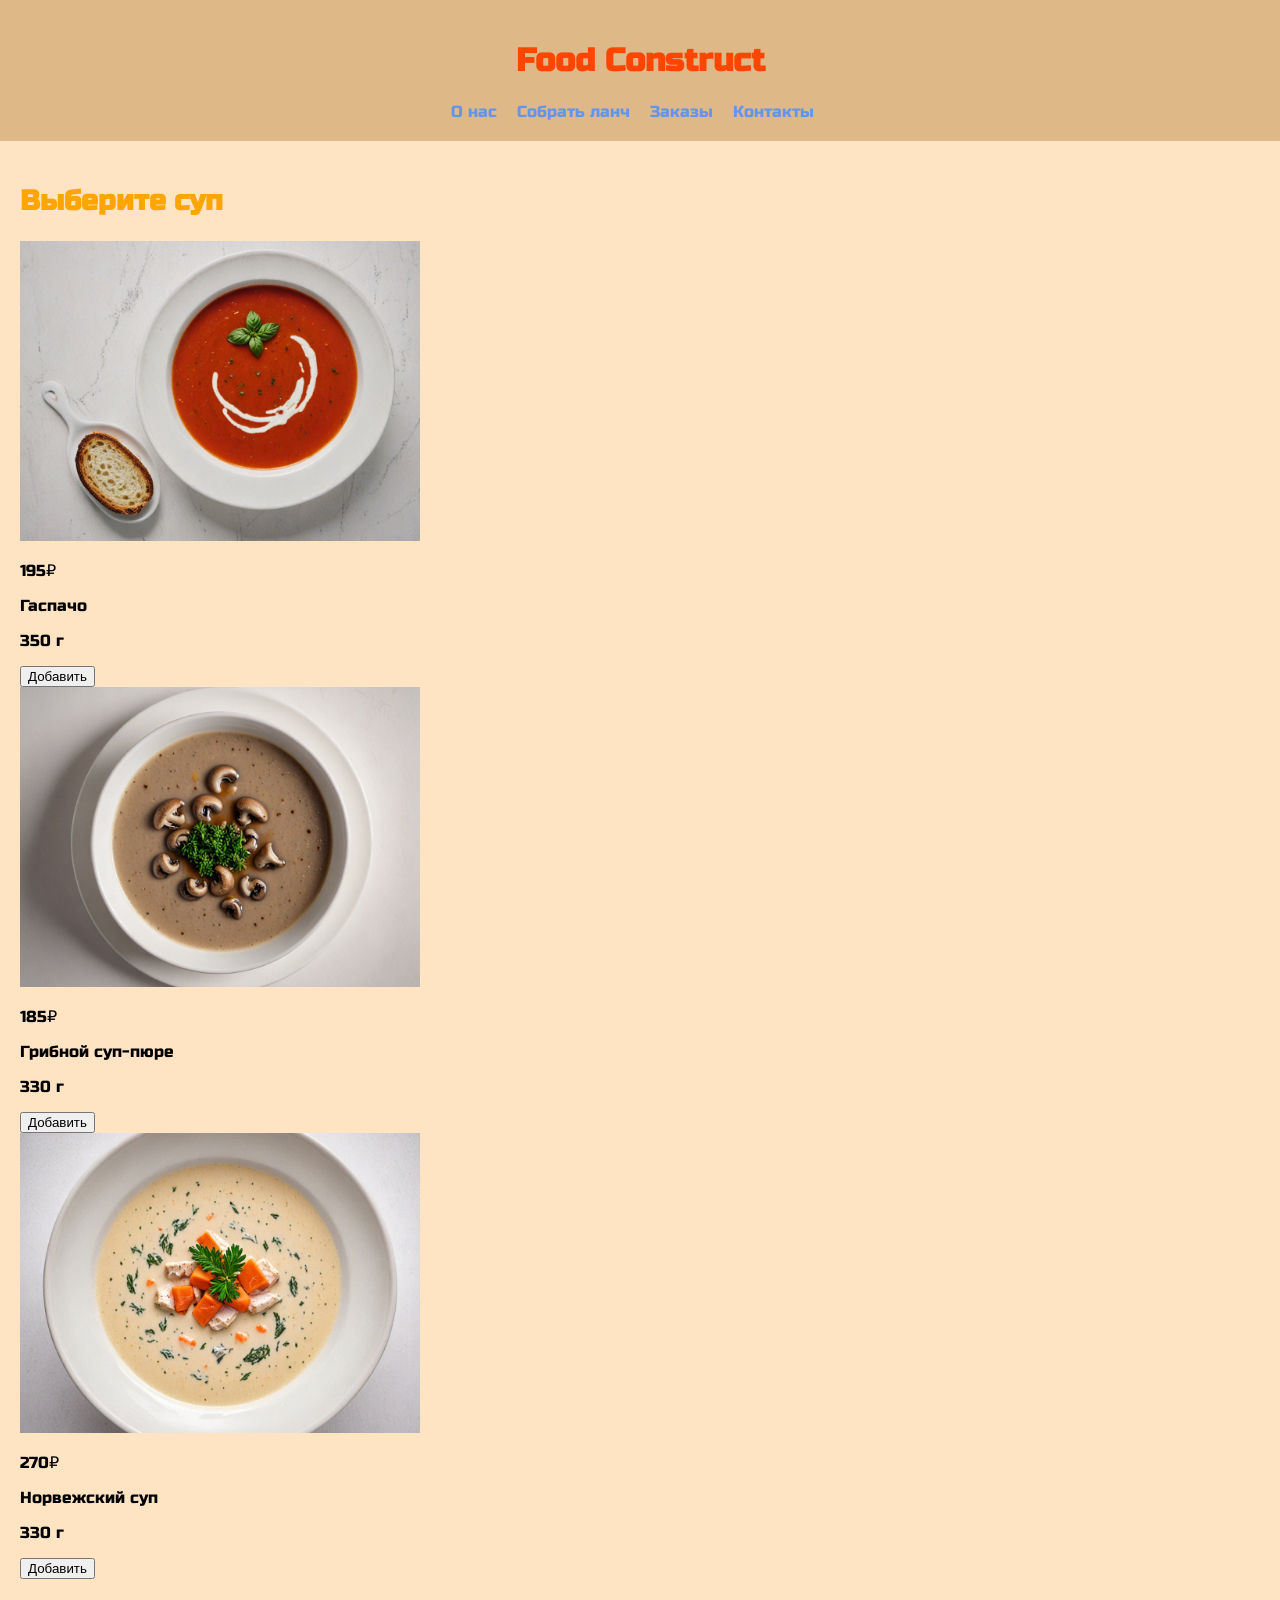
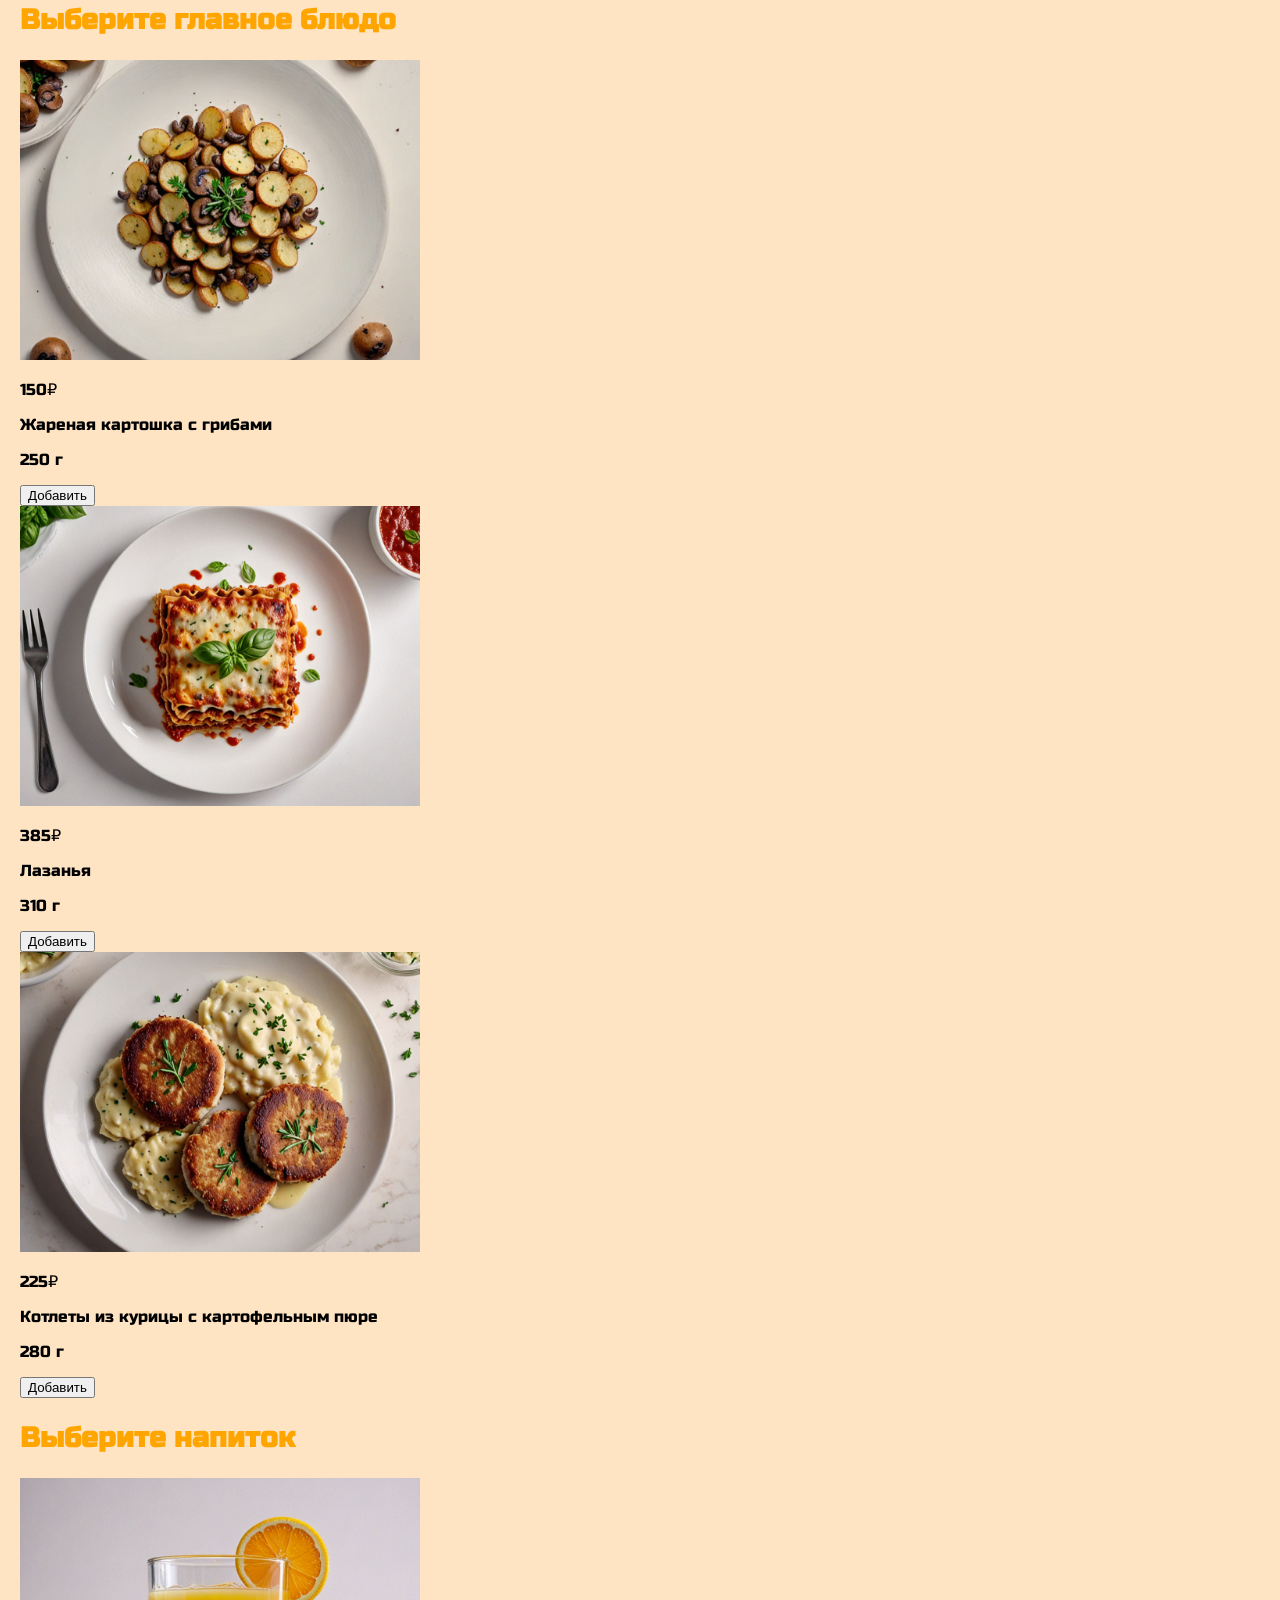
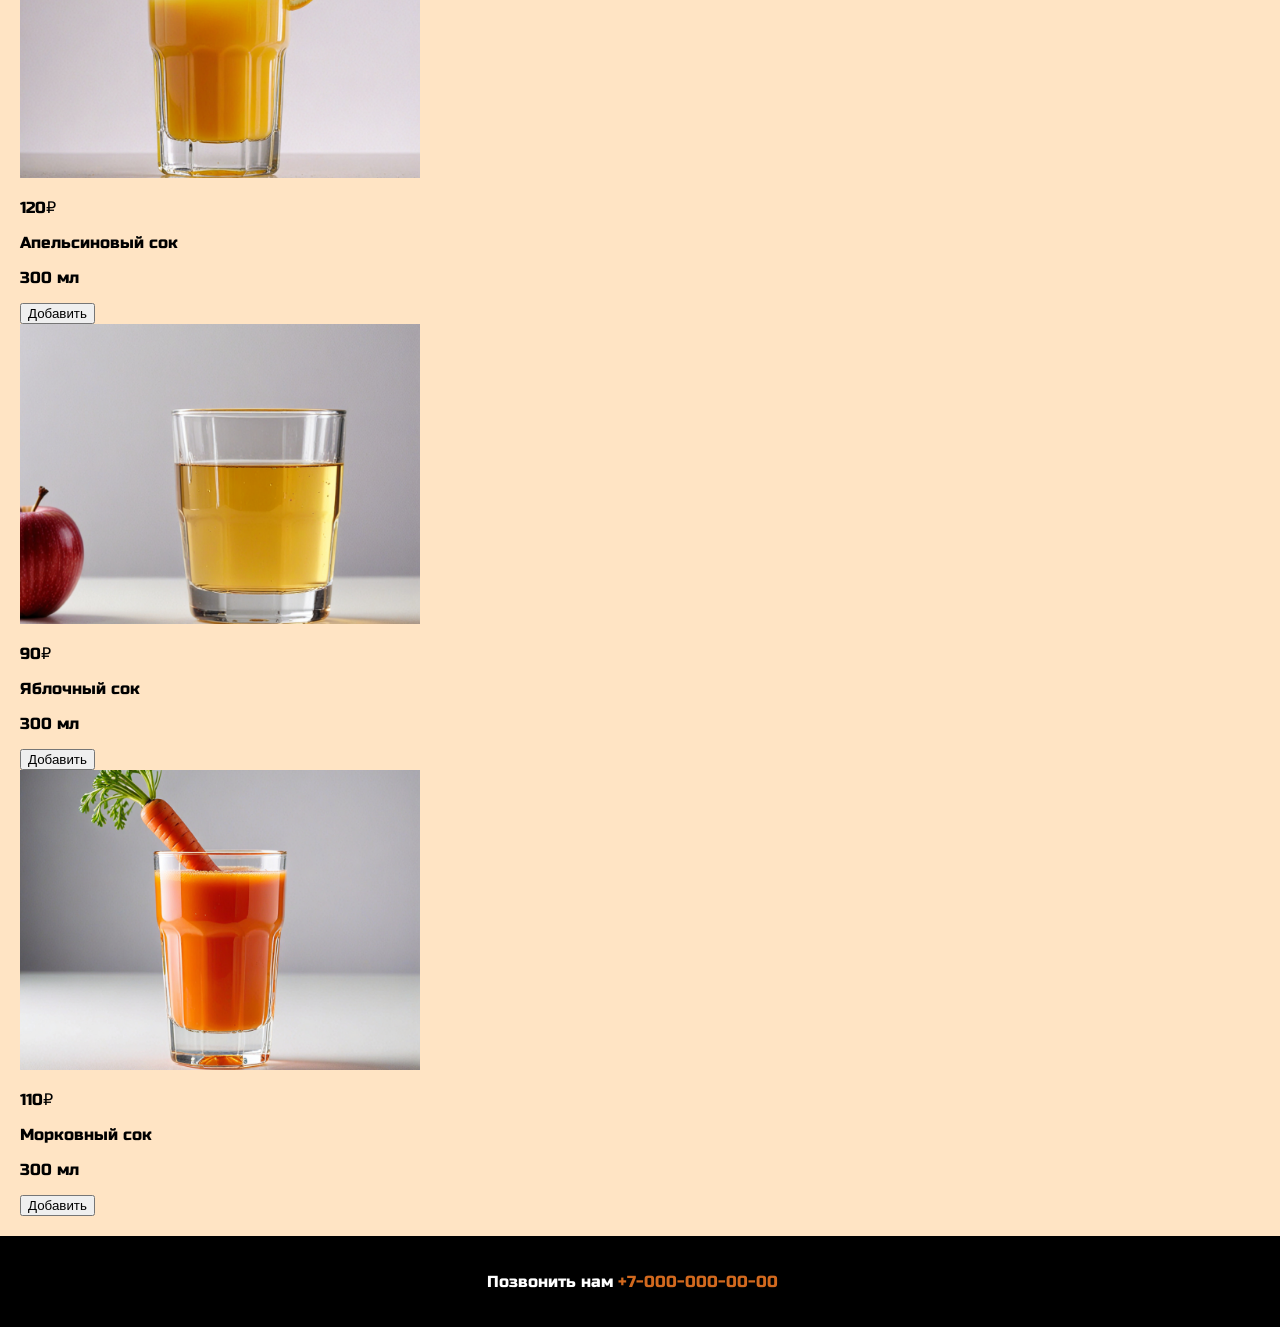
==== lab2/index.html @ 7862a0ab "Верстка HTML-структуры страницы Собрать ланч" ====
<!DOCTYPE html>
<html lang="ru">
<head>
    <meta charset="UTF-8">
    <meta name="viewport" content="width=device-width, initial-scale=1.0">
    <title>Собрать ланч - Food Construct</title>
    <link rel="preconnect" href="https://fonts.googleapis.com">
    <link rel="preconnect" href="https://fonts.gstatic.com" crossorigin>
    <link href="https://fonts.googleapis.com/css2?family=Russo+One&display=swap" rel="stylesheet">
    <link rel="stylesheet" href="style.css">
    <link rel="stylesheet" href="lunch.css">
</head>
<body>

    <header>
        <h1>Food Construct</h1>
        <nav>
            <a href="#">О нас</a>
            <a href="#">Собрать ланч</a>
            <a href="#">Заказы</a>
            <a href="#footer">Контакты</a>
        </nav>
    </header>
    
    <main>
    
    <section>
        <h2>Выберите суп</h2>
        <div class="dishes">
            <div class="dish">
                <img src="img/gazpacho.jpg" alt="Суп 1">
                <p>195₽</p>
                <p>Гаспачо</p>
                <p>350 г</p>
                <button>Добавить</button>
            </div>
            <div class="dish">
                <img src="img/mushroom_soup.jpg" alt="Суп 2">
                <p>185₽</p>
                <p>Грибной суп-пюре</p>
                <p>330 г</p>
                <button>Добавить</button>
            </div>
            <div class="dish">
                <img src="img/norway_soup.jpg" alt="Суп 3">
                <p>270₽</p>
                <p>Норвежский суп</p>
                <p>330 г</p>
                <button>Добавить</button>
            </div>
        </div>

    </section>

    <section>
        <h2>Выберите главное блюдо</h2>
        <div class="dishes">
            <div class="dish">
                <img src="img/potato.jpg" alt="Главное блюдо 1">
                <p>150₽</p>
                <p>Жареная картошка с грибами</p>
                <p>250 г</p>
                <button>Добавить</button>
            </div>
            <div class="dish">
                <img src="img/lasagna.jpg" alt="Главное блюдо 2">
                <p>385₽</p>
                <p>Лазанья</p>
                <p>310 г</p>
                <button>Добавить</button>
            </div>
            <div class="dish">
                <img src="img/cutlet.jpg" alt="Главное блюдо 3">
                <p>225₽</p>
                <p>Котлеты из курицы с картофельным пюре</p>
                <p>280 г</p>
                <button>Добавить</button>
            </div>
        </div>

    </section>

    <section>
        <h2>Выберите напиток</h2>
        <div class="dishes">
            <div class="dish">
                <img src="img/orange-juice.jpg" alt="Напиток 1">
                <p>120₽</p>
                <p>Апельсиновый сок</p>
                <p>300 мл</p>
                <button>Добавить</button>
            </div>
            <div class="dish">
                <img src="img/apple-juice.jpg" alt="Напиток 2">
                <p>90₽</p>
                <p>Яблочный сок</p>
                <p>300 мл</p>
                <button>Добавить</button>
            </div>
            <div class="dish">
                <img src="img/carrot-juice.jpg" alt="Напиток 3">
                <p>110₽</p>
                <p>Морковный сок</p>
                <p>300 мл</p>
                <button>Добавить</button>
            </div>
        </div>

    </section>

    </main>

    <footer id="footer">
        <p>Позвонить нам <a href="tel:+70000000000">+7-000-000-00-00</a></p>
    </footer>
    
</body>
</html>
---- lab2/style.css ----
* {
    box-sizing:border-box;
}

body{
    font-family: 'Russo One', sans-serif;
    margin: 0; /*внешний отступ*/
    padding: 0; /*внутренний отступ*/
    background-color:bisque;   
}

header{
        padding: 20px;
        text-align: center;
        background-color:burlywood;
    }

a {
    text-decoration: none;
}

a:hover{
    color:darkblue;
}

nav a{
    color:cornflowerblue;
    margin-right: 15px;
}

footer a{
    color:chocolate;
    margin-right: 15px;
}

footer a:hover{
    color:brown;
}

img {
    width: 400px;
    height: 300px;
    object-fit: cover;
}

main {
    padding: 20px;
}

h1{
    color:orangered;
}

h2 {
    font-size: 28px;
    font-weight: bold;
    color:orange;
}

table{
    border-collapse: collapse;
    width: 700px;
}

th, td {
    border: 1px solid black;
    padding: 10px;
}

th{
    text-align: center;
}

td{
    text-align: left;
}

footer {
    background-color:black;
    color:white;
    padding: 20px;
    text-align: center;
}
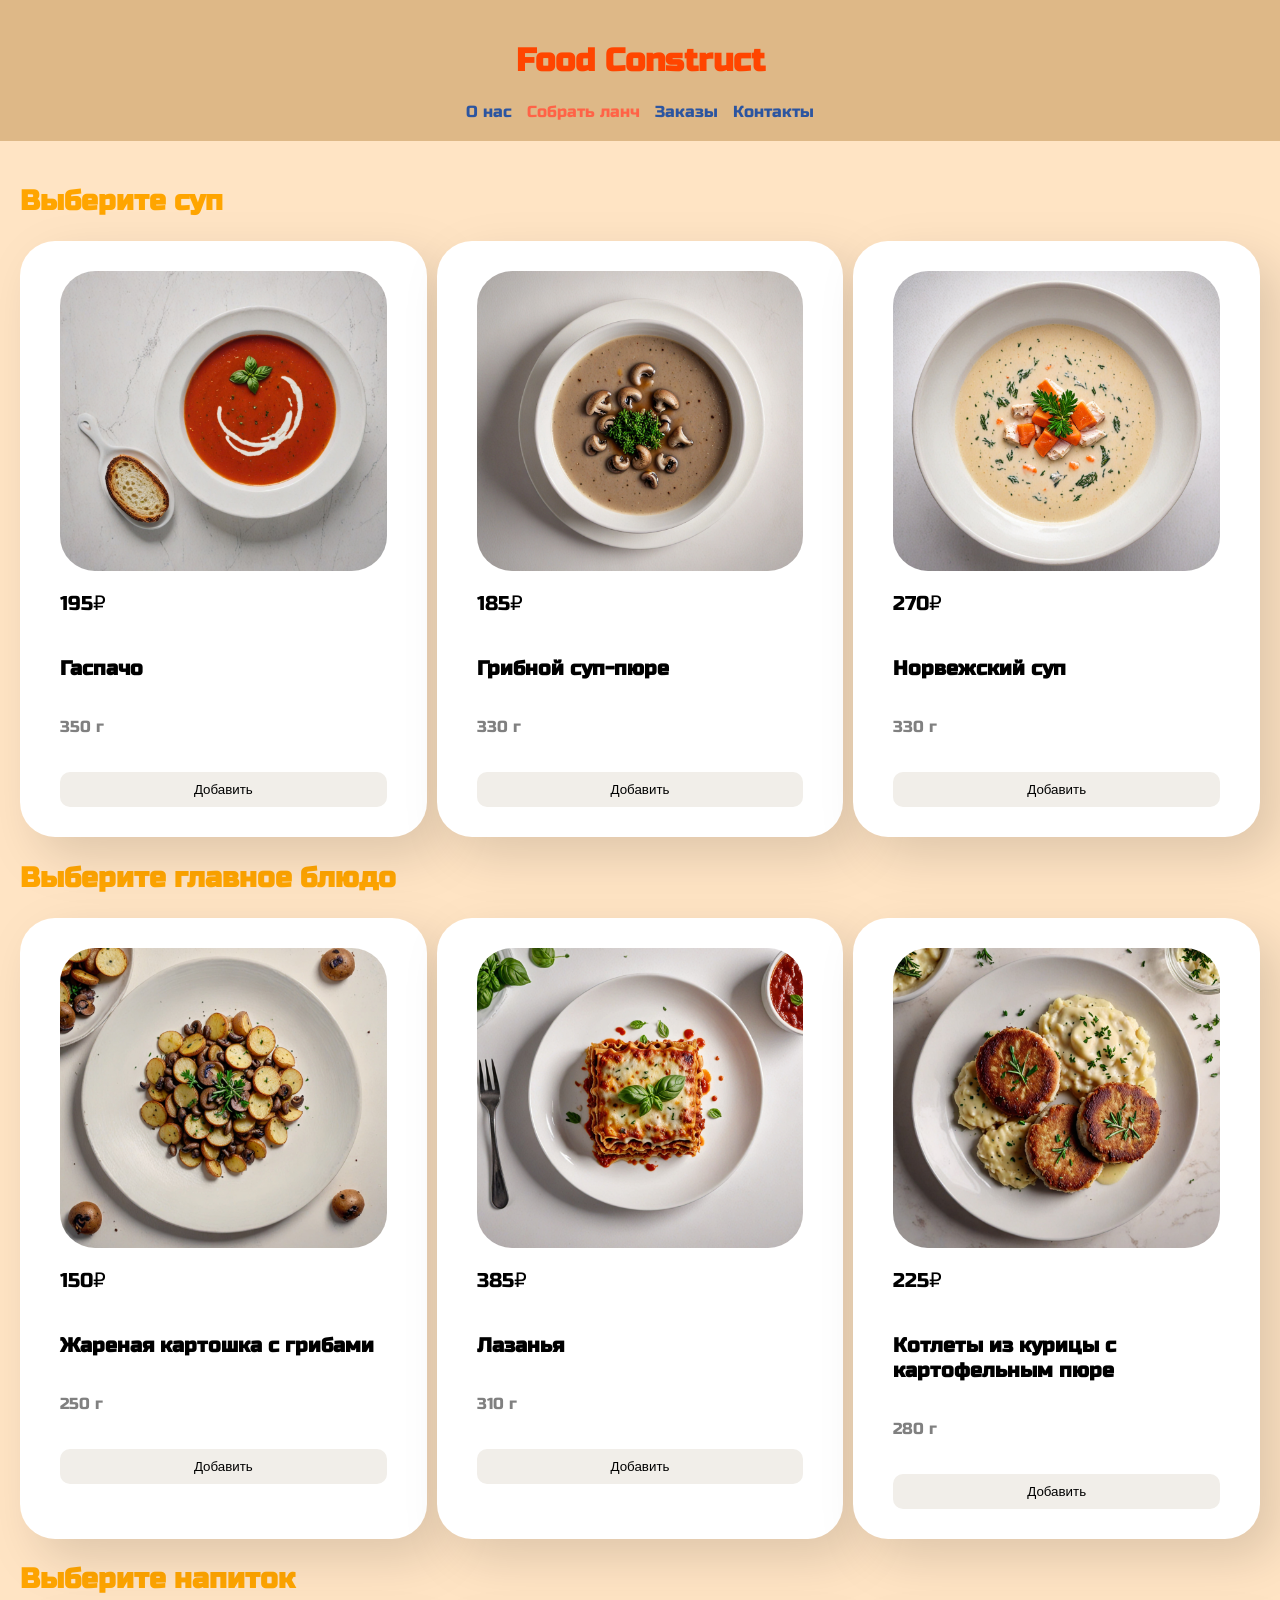
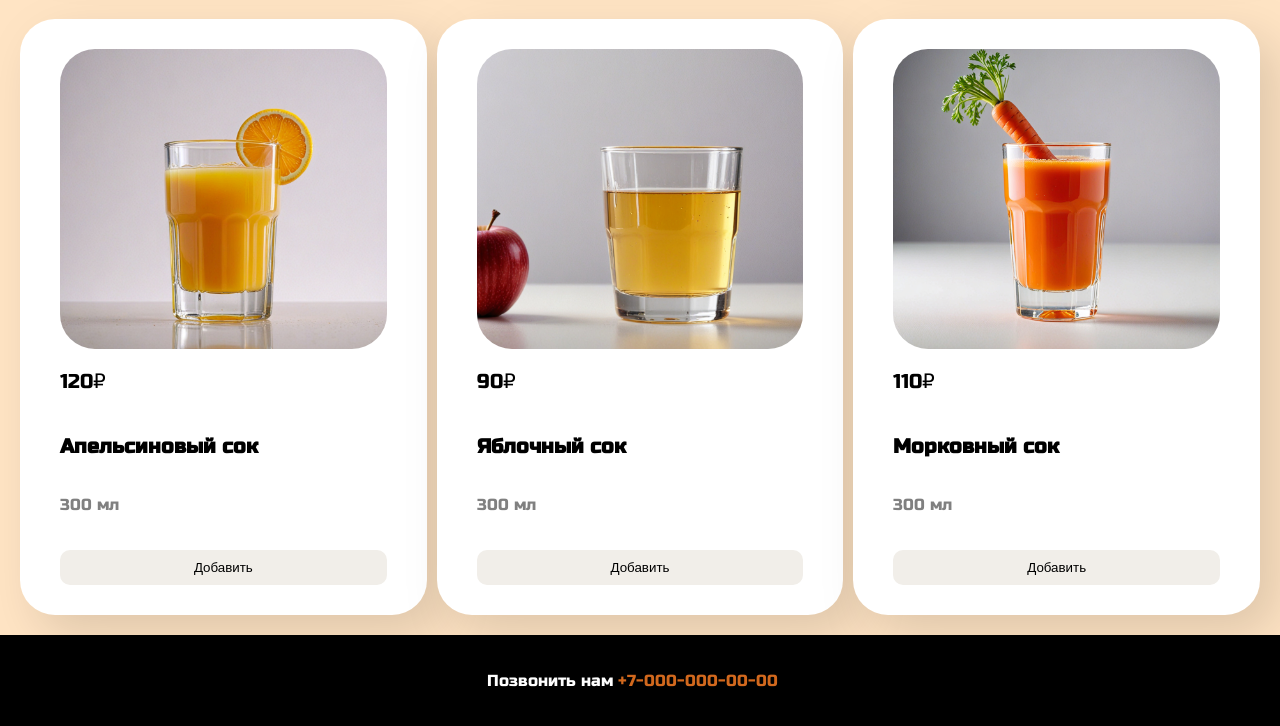
==== commit 88cb95ac: "Добавлена стилизация меню и класс active для текущей страницы" ====
--- a/lab2/index.html
+++ b/lab2/index.html
@@ -16,7 +16,7 @@
         <h1>Food Construct</h1>
         <nav>
             <a href="#">О нас</a>
-            <a href="#">Собрать ланч</a>
+            <a href="#" class="active">Собрать ланч</a>
             <a href="#">Заказы</a>
             <a href="#footer">Контакты</a>
         </nav>
--- a/lab2/style.css
+++ b/lab2/style.css
@@ -23,9 +23,15 @@
     color:darkblue;
 }
 
-nav a{
+/*nav a{
     color:cornflowerblue;
     margin-right: 15px;
+}*/
+
+nav { 
+    display: inline-flex; 
+    gap: 15px; 
+    flex-wrap: wrap; 
 }
 
 footer a{
@@ -80,4 +86,12 @@
     color:white;
     padding: 20px;
     text-align: center;
+}
+
+.active {
+    color: tomato;
+}
+
+nav a {
+    color: rgb(44, 85, 160);
 }
--- a/lab2/lunch.css
+++ b/lab2/lunch.css
@@ -0,0 +1,50 @@
+.dishes{
+    display: grid;
+    grid-template-columns: 1fr 1fr 1fr;
+    gap: 10px;
+}
+
+.dish{
+    display: flex;
+    flex-direction: column;
+    padding: 30px 40px;
+    border-radius: 35px;
+    cursor: pointer;
+    filter: drop-shadow(17px 19px 24px rgba(0, 0, 0, 0.13));
+    background-color: white;
+}
+
+.dish img {
+    width: 100%;
+    border-radius: 35px;
+}
+
+.dish p:nth-child(2) {
+    font-size: 20px;
+}
+
+.dish p:nth-child(3) {
+    font-size: 20px;
+    font-weight: bold;
+}
+
+.dish p:nth-child(4) {
+    color: gray;
+}
+
+.dish button {
+    background-color: #f1eee9;
+    margin-top: 20px;
+    padding: 10px 30px;
+    border-radius: 10px;
+    cursor: pointer;
+    border: none;
+}
+
+.dish:hover {
+    border: 2px solid tomato;
+}
+
+.dish:hover button {
+    background-color: tomato;
+}
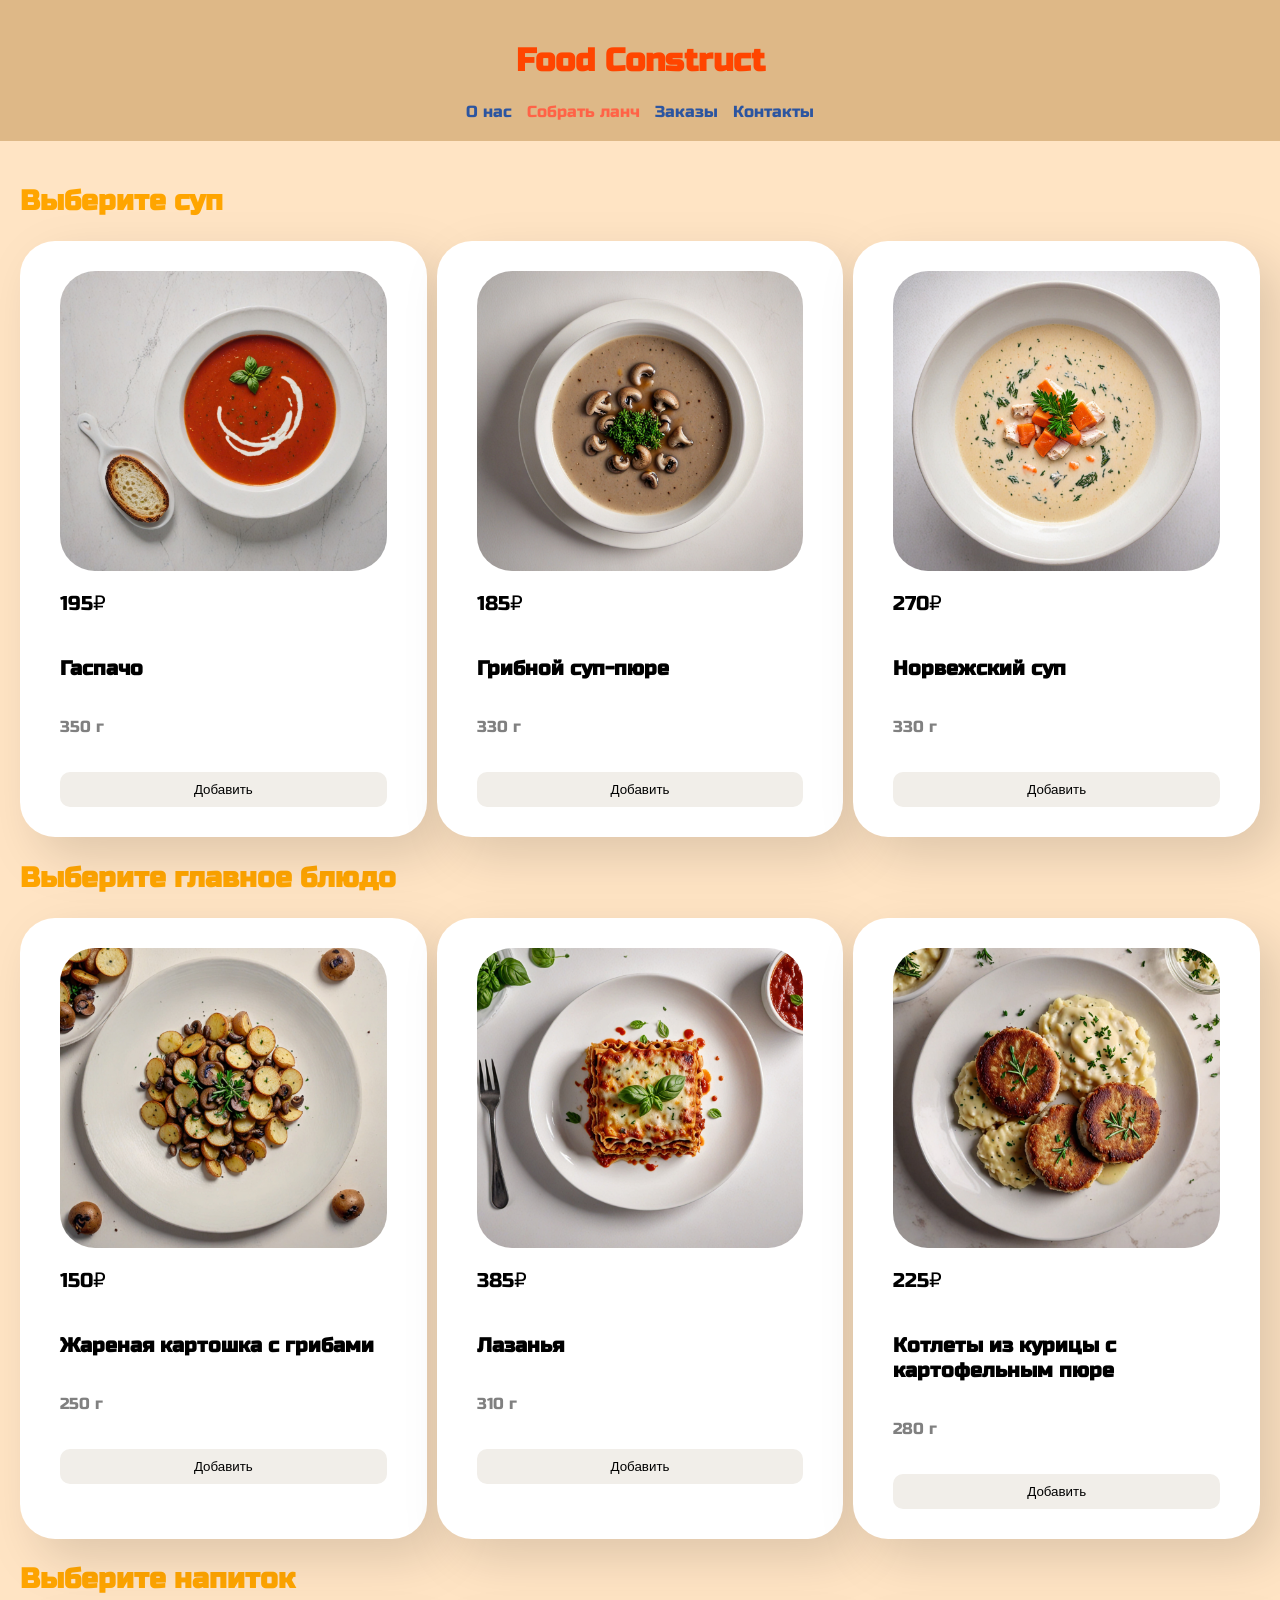
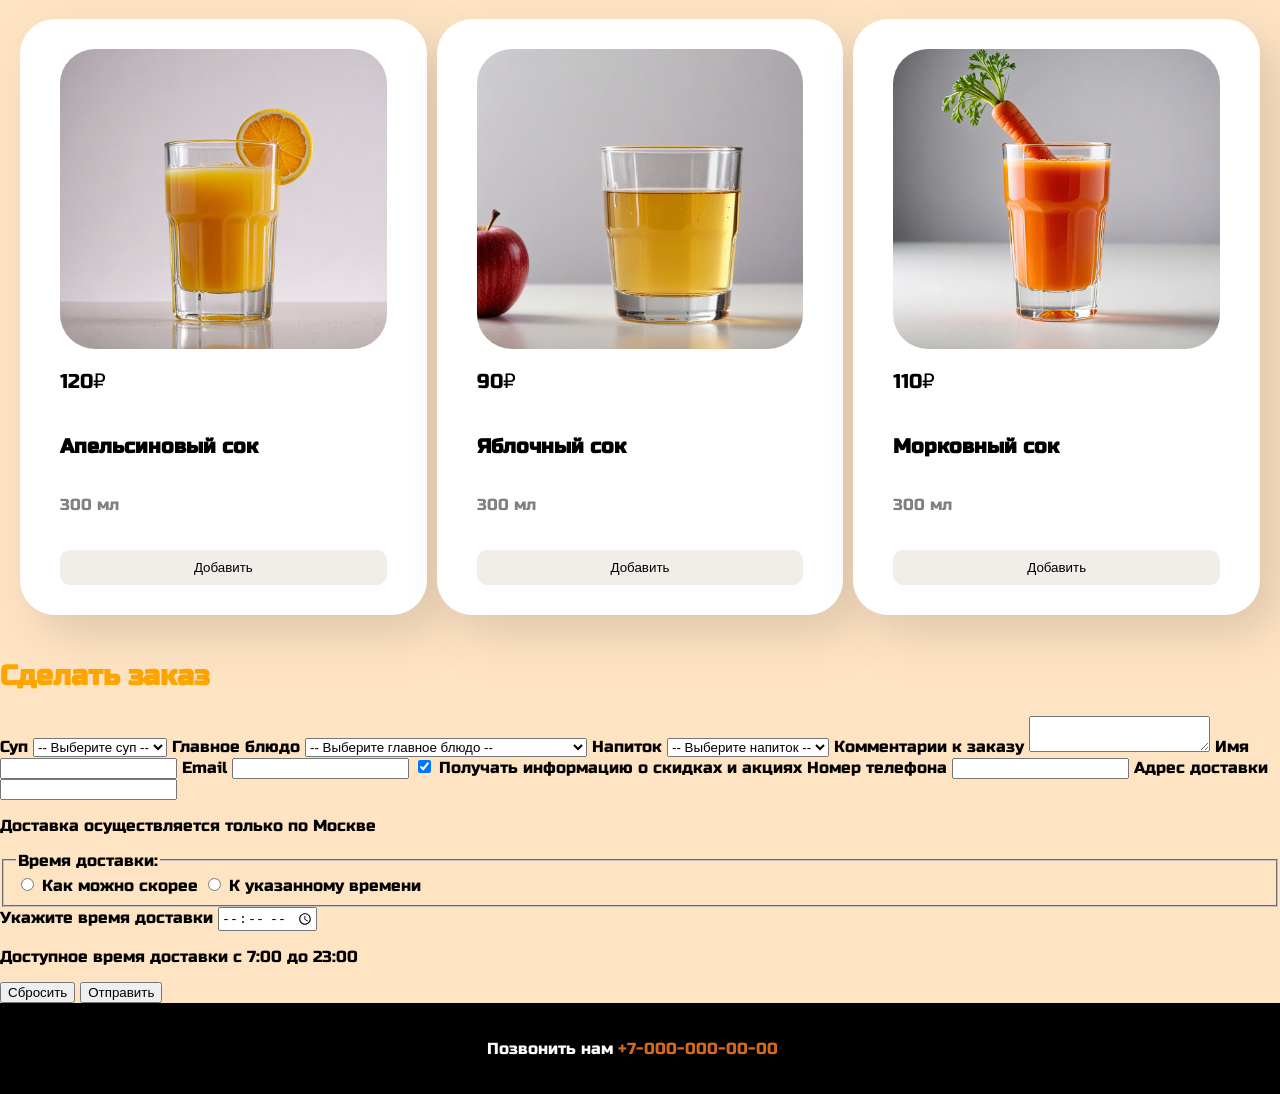
==== commit be51c8b7: "Форма заказа: HTML-разметка со всеми полями" ====
--- a/lab2/index.html
+++ b/lab2/index.html
@@ -15,7 +15,7 @@
     <header>
         <h1>Food Construct</h1>
         <nav>
-            <a href="#">О нас</a>
+            <a href="../lab1/index.html">О нас</a>
             <a href="#" class="active">Собрать ланч</a>
             <a href="#">Заказы</a>
             <a href="#footer">Контакты</a>
@@ -107,8 +107,73 @@
         </div>
 
     </section>
+    </main>
+    
+    <section class="order">
+        <h2>Сделать заказ</h2>
+        <form action="https://httpbin.org/post" method="POST">
+            <label for="soup">Суп</label>
+            <select id="soup" name="soup" required>
+                <option value="">-- Выберите суп --</option>
+                <option value="gaspacho">Гаспачо</option>
+                <option value="mushroom_soup">Грибной суп-пюре</option>
+                <option value="norway_soup">Норвежский суп</option>
+            </select>
 
-    </main>
+            <label for="main-dish">Главное блюдо</label>
+            <select id="main-dish" name="main-dish" required>
+                <option value="">-- Выберите главное блюдо --</option>
+                <option value="potato">Жареная картошка с грибами</option>
+                <option value="lasagna">Лазанья</option>
+                <option value="cutlet">Котлеты из курицы с картофельным пюре</option>
+            </select>
+
+            <label for="drink">Напиток</label>
+            <select id="drink" name="drink" required>
+                <option value="">-- Выберите напиток --</option>
+                <option value="orange-juice">Апельсиновый сок</option>
+                <option value="apple-juice">Яблочный сок</option>
+                <option value="carrot-juice">Морковный сок</option>
+            </select>
+            
+            <label for="comment">Комментарии к заказу</label>
+            <textarea id="comment" name="comment"></textarea>
+            
+            <label for="name">Имя</label>
+            <input type="text" id="name" name="name" required>
+
+            <label for="email">Email</label>
+            <input type="email" id="email" name="email" required>
+            
+            <label for="subscribe">
+                <input type="checkbox" id="subscribe" name="subscribe" checked>
+                Получать информацию о скидках и акциях
+            </label>
+
+            <label for="phone">Номер телефона</label>
+            <input type="tel" id="phone" name="phone" required>
+
+            <label for="address">Адрес доставки</label>
+            <input type="text" id="address" name="address" required>
+            <p>Доставка осуществляется только по Москве</p>
+
+            <fieldset>
+                <legend>Время доставки:</legend>
+                <input type="radio" id="asap" name="delivery-time" value="asap" required>
+                <label for="asap">Как можно скорее</label>
+
+                <input type="radio" id="scheduled" name="delivery-time" value="scheduled">
+                <label for="scheduled">К указанному времени</label>
+            </fieldset>
+            
+            <label for="delivery-time-value">Укажите время доставки</label>
+            <input type="time" id="delivery-time-value" name="delivery-time-value" min="07:00" max="23:00" step="300" required>
+            <p>Доступное время доставки с 7:00 до 23:00</p>
+            
+            <button type="reset">Сбросить</button>
+            <button type="submit">Отправить</button>
+        </form>
+    </section>
 
     <footer id="footer">
         <p>Позвонить нам <a href="tel:+70000000000">+7-000-000-00-00</a></p>
--- a/lab2/style.css
+++ b/lab2/style.css
@@ -7,6 +7,9 @@
     margin: 0; /*внешний отступ*/
     padding: 0; /*внутренний отступ*/
     background-color:bisque;   
+    display: flex;
+    flex-direction: column;
+    min-height: 100vh;
 }
 
 header{
@@ -51,6 +54,7 @@
 
 main {
     padding: 20px;
+    flex-grow: 1;
 }
 
 h1{
@@ -94,4 +98,10 @@
 
 nav a {
     color: rgb(44, 85, 160);
-}+}
+
+@media (max-width: 800px) {
+    nav {
+        justify-content: space-between;
+    }
+}
--- a/lab2/lunch.css
+++ b/lab2/lunch.css
@@ -48,3 +48,32 @@
 .dish:hover button {
     background-color: tomato;
 }
+
+@media (max-width: 800px) {
+    .dishes {
+        grid-template-columns: 1fr 1fr;
+    }
+}
+
+@media (max-width: 600px) {
+    h1 {
+        text-align: center;
+    }
+
+    nav {
+        flex-direction: column;
+        align-items: center;
+    }
+
+    nav a {
+        font-size: calc(1em + 4px);
+    }
+
+    section h2 {
+        text-align: center;
+    }
+
+    .dishes {
+        grid-template-columns: 1fr;
+    }
+}
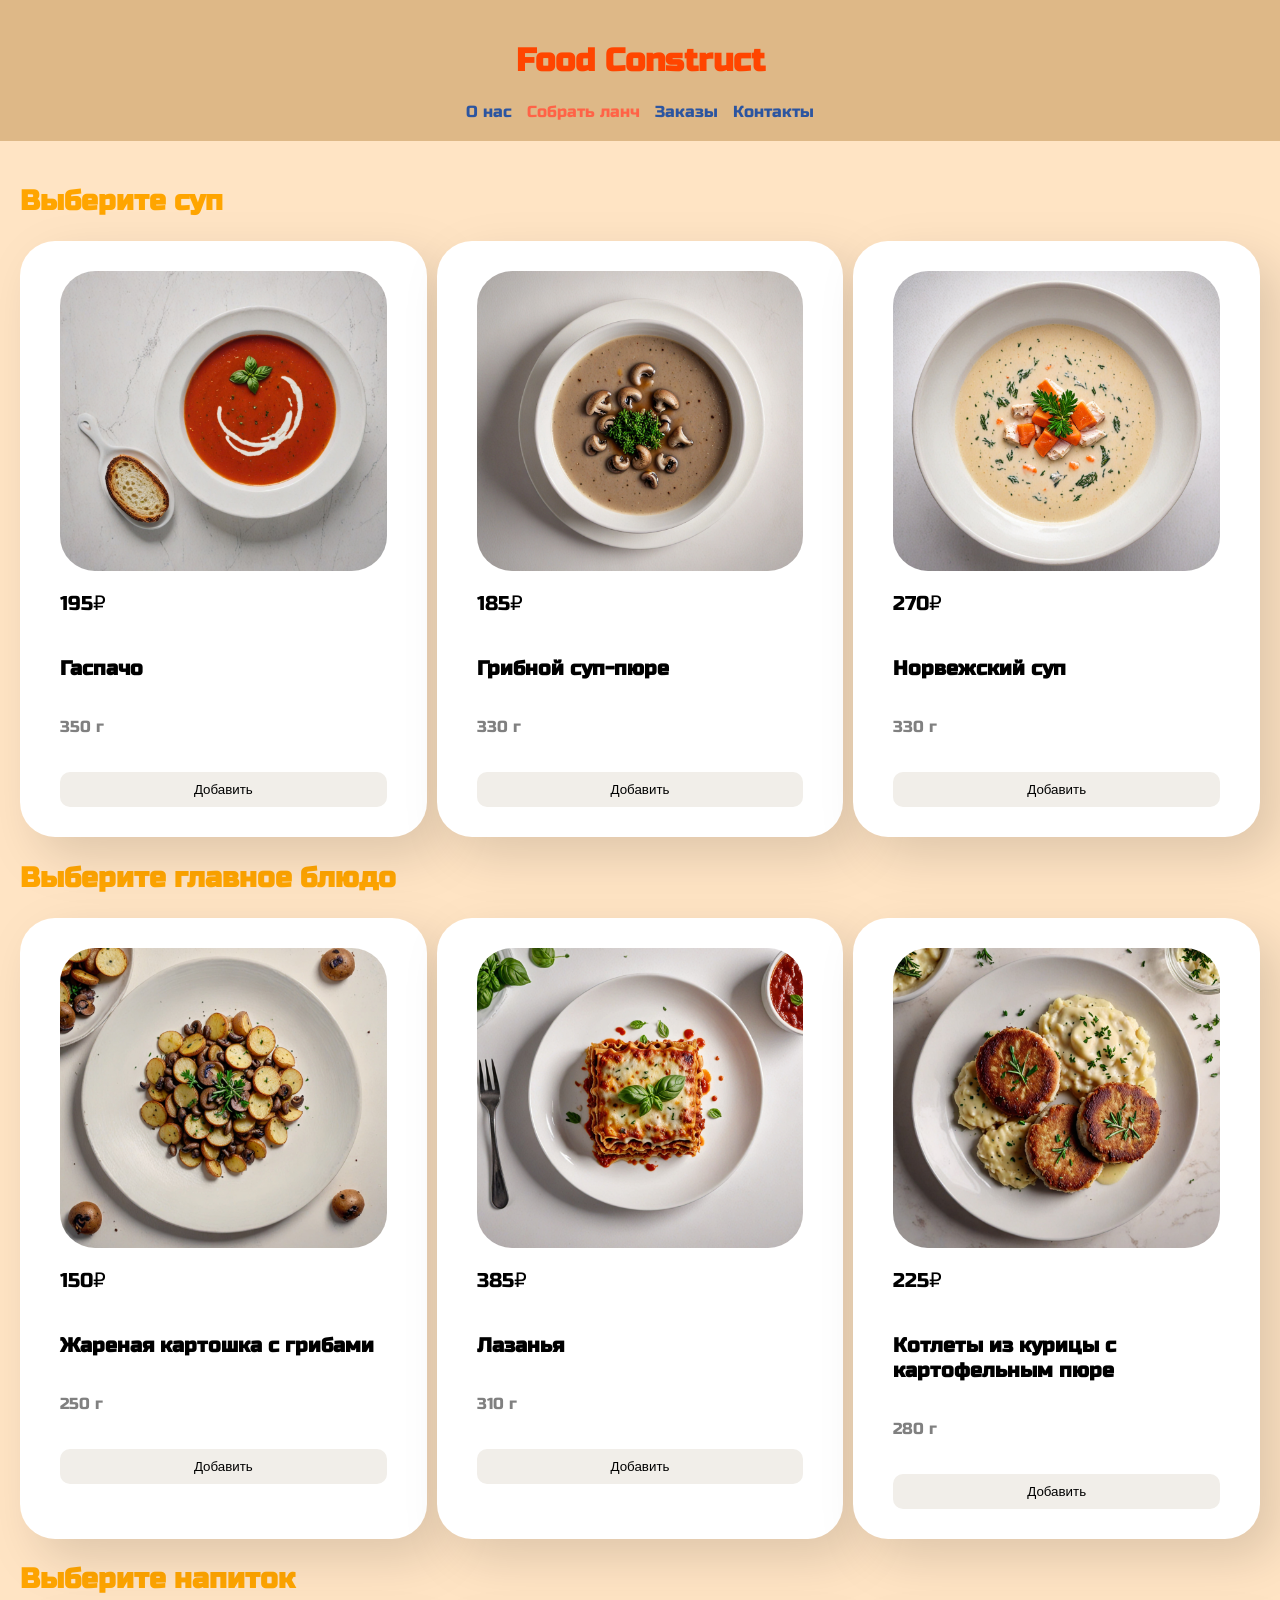
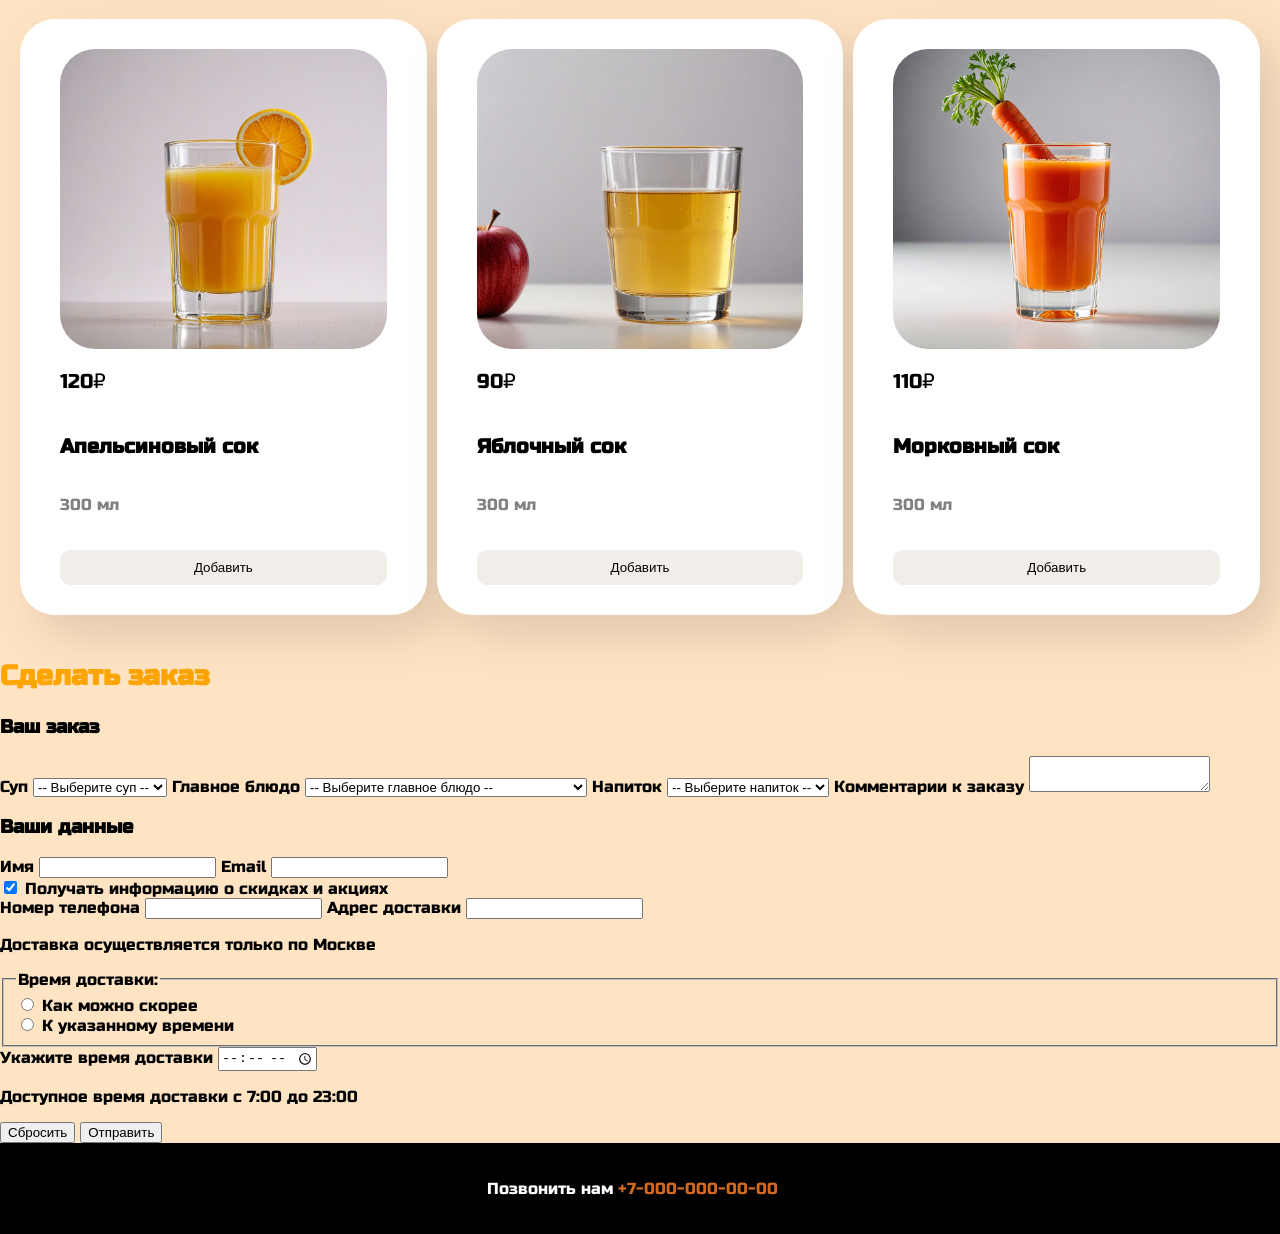
==== commit e7db488b: "Поправила разметку" ====
--- a/lab2/index.html
+++ b/lab2/index.html
@@ -112,66 +112,83 @@
     <section class="order">
         <h2>Сделать заказ</h2>
         <form action="https://httpbin.org/post" method="POST">
-            <label for="soup">Суп</label>
-            <select id="soup" name="soup" required>
-                <option value="">-- Выберите суп --</option>
-                <option value="gaspacho">Гаспачо</option>
-                <option value="mushroom_soup">Грибной суп-пюре</option>
-                <option value="norway_soup">Норвежский суп</option>
-            </select>
-
-            <label for="main-dish">Главное блюдо</label>
-            <select id="main-dish" name="main-dish" required>
-                <option value="">-- Выберите главное блюдо --</option>
-                <option value="potato">Жареная картошка с грибами</option>
-                <option value="lasagna">Лазанья</option>
-                <option value="cutlet">Котлеты из курицы с картофельным пюре</option>
-            </select>
-
-            <label for="drink">Напиток</label>
-            <select id="drink" name="drink" required>
-                <option value="">-- Выберите напиток --</option>
-                <option value="orange-juice">Апельсиновый сок</option>
-                <option value="apple-juice">Яблочный сок</option>
-                <option value="carrot-juice">Морковный сок</option>
-            </select>
-            
-            <label for="comment">Комментарии к заказу</label>
-            <textarea id="comment" name="comment"></textarea>
-            
-            <label for="name">Имя</label>
-            <input type="text" id="name" name="name" required>
-
-            <label for="email">Email</label>
-            <input type="email" id="email" name="email" required>
-            
-            <label for="subscribe">
-                <input type="checkbox" id="subscribe" name="subscribe" checked>
-                Получать информацию о скидках и акциях
-            </label>
-
-            <label for="phone">Номер телефона</label>
-            <input type="tel" id="phone" name="phone" required>
-
-            <label for="address">Адрес доставки</label>
-            <input type="text" id="address" name="address" required>
-            <p>Доставка осуществляется только по Москве</p>
-
-            <fieldset>
-                <legend>Время доставки:</legend>
-                <input type="radio" id="asap" name="delivery-time" value="asap" required>
-                <label for="asap">Как можно скорее</label>
-
-                <input type="radio" id="scheduled" name="delivery-time" value="scheduled">
-                <label for="scheduled">К указанному времени</label>
-            </fieldset>
-            
-            <label for="delivery-time-value">Укажите время доставки</label>
-            <input type="time" id="delivery-time-value" name="delivery-time-value" min="07:00" max="23:00" step="300" required>
-            <p>Доступное время доставки с 7:00 до 23:00</p>
-            
-            <button type="reset">Сбросить</button>
-            <button type="submit">Отправить</button>
+            <div class="form-columns">
+
+                <div class="form-block">
+                    <h3>Ваш заказ</h3>
+
+                    <label for="soup">Суп</label>
+                    <select id="soup" name="soup" required>
+                        <option value="">-- Выберите суп --</option>
+                        <option value="gaspacho">Гаспачо</option>
+                        <option value="mushroom_soup">Грибной суп-пюре</option>
+                        <option value="norway_soup">Норвежский суп</option>
+                    </select>
+
+                    <label for="main-dish">Главное блюдо</label>
+                    <select id="main-dish" name="main-dish" required>
+                        <option value="">-- Выберите главное блюдо --</option>
+                        <option value="potato">Жареная картошка с грибами</option>
+                        <option value="lasagna">Лазанья</option>
+                        <option value="cutlet">Котлеты из курицы с картофельным пюре</option>
+                    </select>
+
+                    <label for="drink">Напиток</label>
+                    <select id="drink" name="drink" required>
+                        <option value="">-- Выберите напиток --</option>
+                        <option value="orange-juice">Апельсиновый сок</option>
+                        <option value="apple-juice">Яблочный сок</option>
+                        <option value="carrot-juice">Морковный сок</option>
+                    </select>
+
+                    <label for="comment">Комментарии к заказу</label>
+                    <textarea id="comment" name="comment"></textarea>
+                </div>
+
+                <div class="form-block">
+                    <h3>Ваши данные</h3>
+
+                    <label for="name">Имя</label>
+                    <input type="text" id="name" name="name" required>
+
+                    <label for="email">Email</label>
+                    <input type="email" id="email" name="email" required>
+
+                    <div class="checkbox-row">
+                        <input type="checkbox" id="subscribe" name="subscribe" checked>
+                        <label for="subscribe">Получать информацию о скидках и акциях</label>
+                    </div>
+
+                    <label for="phone">Номер телефона</label>
+                    <input type="tel" id="phone" name="phone" required>
+
+                    <label for="address">Адрес доставки</label>
+                    <input type="text" id="address" name="address" required>
+                    <p class="hint">Доставка осуществляется только по Москве</p>
+
+                    <fieldset>
+                        <legend>Время доставки:</legend>
+                        <div class="radio-row">
+                            <input type="radio" id="asap" name="delivery-time" value="asap" required>
+                            <label for="asap">Как можно скорее</label>
+                        </div>
+                        <div class="radio-row">
+                            <input type="radio" id="scheduled" name="delivery-time" value="scheduled">
+                            <label for="scheduled">К указанному времени</label>
+                        </div>
+                    </fieldset>
+
+                    <label for="delivery-time-value">Укажите время доставки</label>
+                    <input type="time" id="delivery-time-value" name="delivery-time-value" min="07:00" max="23:00" step="300">
+                    <p class="hint">Доступное время доставки с 7:00 до 23:00</p>
+
+                    <div class="buttons">
+                        <button type="reset">Сбросить</button>
+                        <button type="submit">Отправить</button>
+                    </div>
+                </div>
+
+            </div>
         </form>
     </section>
 
